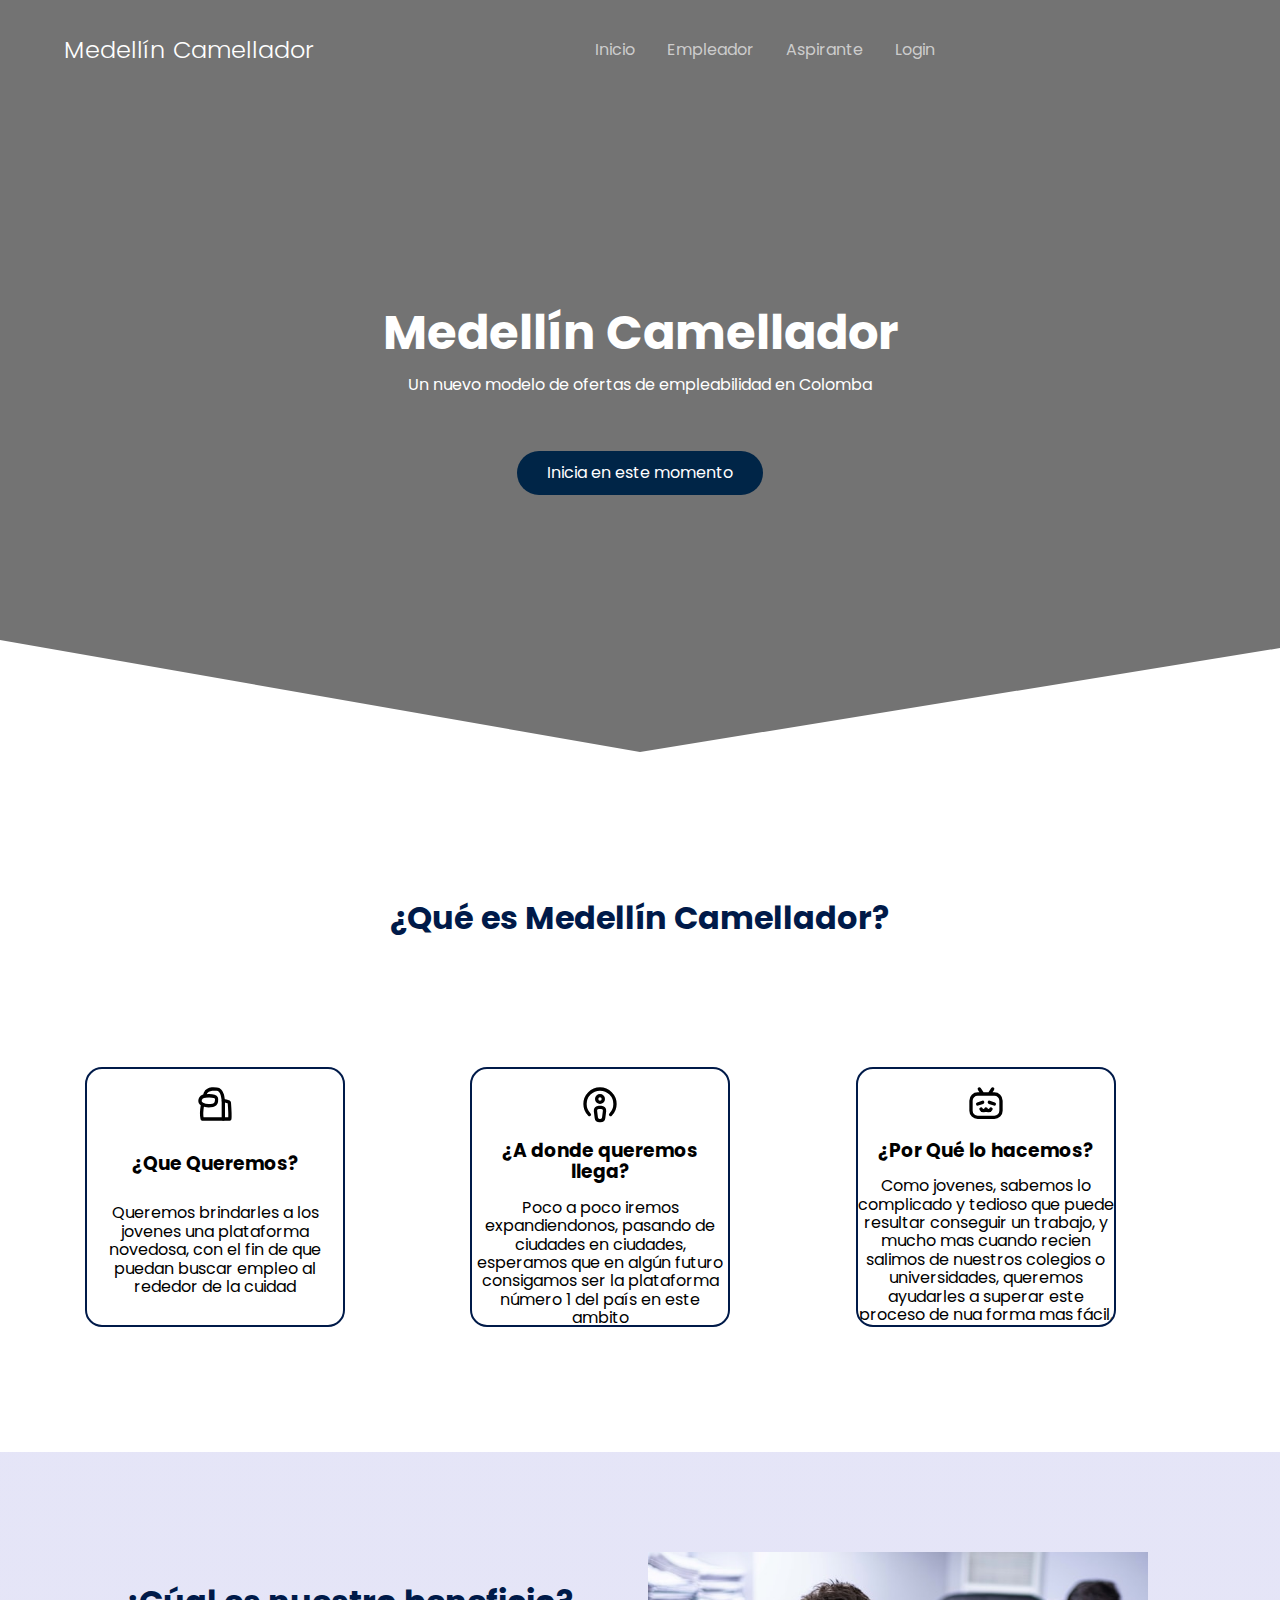
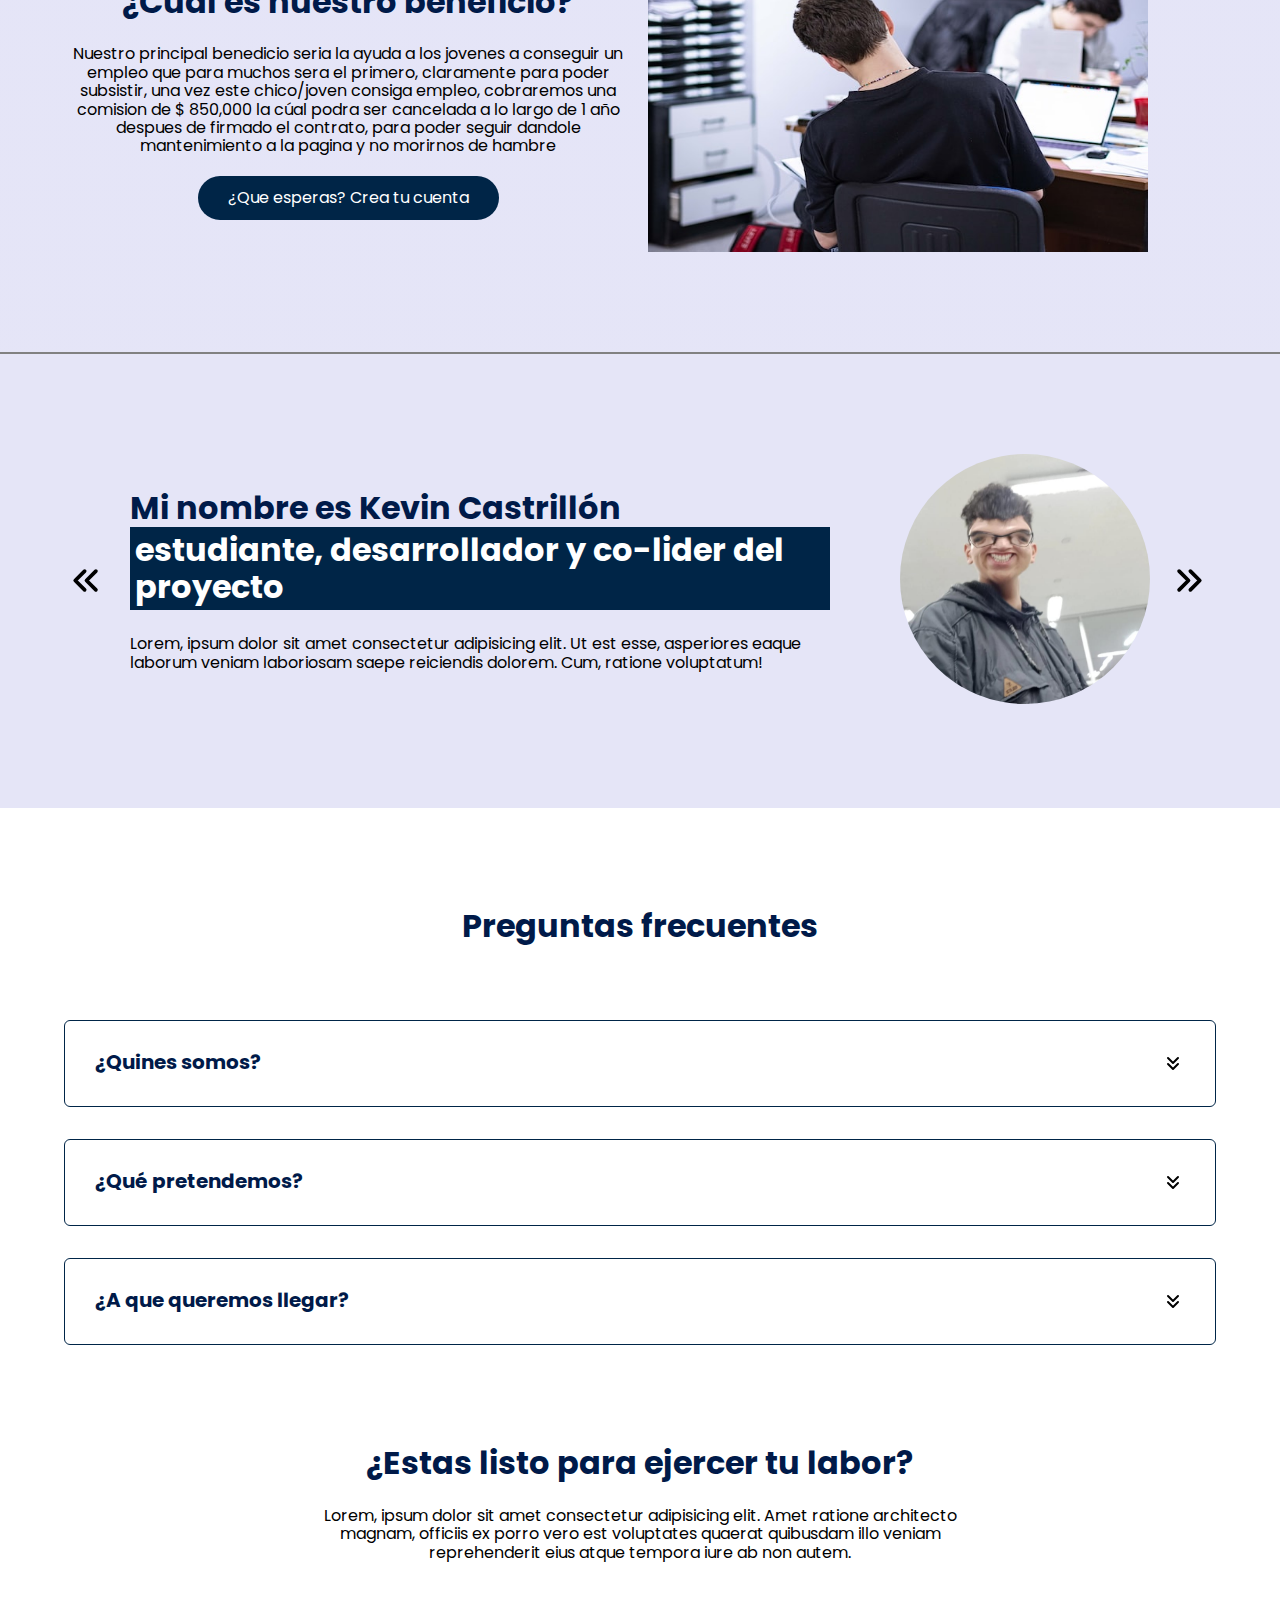
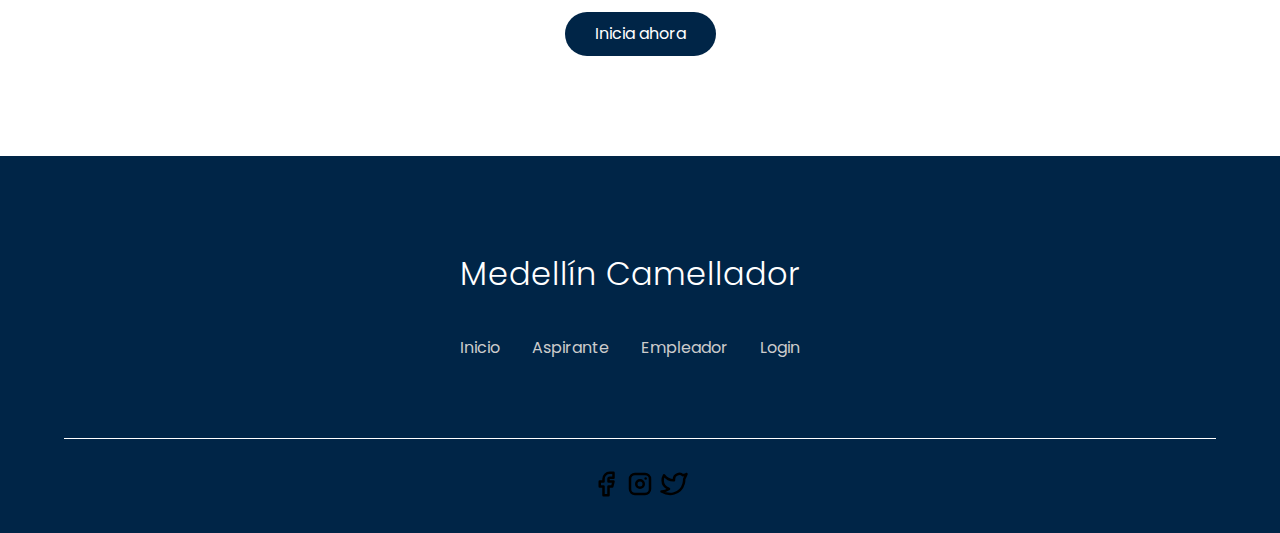
==== index.html @ befb8dd9 "first commit" ====
<!DOCTYPE html>
<html lang="en">

<head>
    <meta charset="UTF-8">
    <meta http-equiv="X-UA-Compatible" content="IE=edge">
    <meta name="viewport" content="width=device-width, initial-scale=1.0">
    <!-- Link para el icono -->
    <link rel="shortcut icon" href="assets/resources/icon/chart-area-line-filled.png" type="image/x-icon">
    <!-- Normalize -->
    <link rel="stylesheet" href="assets/css/normalize.css">
    <!-- Link Css general -->
    <link rel="stylesheet" href="assets/css/home.css">
    <!-- NavBar -->
    <link rel="stylesheet" href="assets/css/nav.css">
    <!-- Link NavBar Css -->
    <link rel="stylesheet" href="assets/css/navbar.css">
    <!-- Link Css especifico -->
    <link rel="stylesheet" href="assets/css/index.css">
    <title>Medellín Camellador</title>
</head>

<body>
    <header class="hero">
        <nav class="nav container">
            <div class="nav__logo">
                <h2 class="nav__title">Medellín Camellador</h2>
            </div>

            <ul class="nav__link nav__link--menu">
                <li class="nav__items">
                    <a href="#" class="nav__links">Inicio</a>
                </li>
                <li class="nav__items">
                    <a href="pages/employee/employee.html" class="nav__links">Empleador</a>
                </li>
                <li class="nav__items">
                    <a href="pages/aspirant/aspirant.html" class="nav__links">Aspirante</a>
                </li>
                <li class="nav__items">
                    <a href="pages/log/log.html" class="nav__links">Login</a>
                </li>

                <img src="assets/resources/icon/close.svg" alt="Close" class="nav__close">
            </ul>

            <div class="nav__menu">
                <img src="assets/resources/icon/menu.svg" alt="Menu" class="nav__img">
            </div>
        </nav>

        <section class="hero__container container">
            <h1 class="hero__title">Medellín Camellador</h1>
            <p class="hero__paragraph">Un nuevo modelo de ofertas de empleabilidad en Colomba</p>
            <a href="#" class="cta">Inicia en este momento</a>
        </section>
    </header>

    <main>
        <section class="container about">
            <h2 class="subtitle">¿Qué es Medellín Camellador?</h2>

            <div class="about__main">
                <article class="about__icons">
                    <img src="assets/resources/icon/brand-among-us.svg" alt="Sus" class="about__icon">
                    <h3 class="about__title">¿Que Queremos?</h3>
                    <p class="about_paragraph">Queremos brindarles a los jovenes una plataforma novedosa, con el fin de
                        que puedan buscar empleo al rededor de la cuidad</p>
                </article>

                <article class="about__icons">
                    <img src="assets/resources/icon/brand-apple-podcast.svg" alt="Sus" class="about__icon">
                    <h3 class="about__title">¿A donde queremos llega?</h3>
                    <p class="about_paragraph">Poco a poco iremos expandiendonos, pasando de ciudades en ciudades,
                        esperamos que en algún futuro consigamos ser la plataforma número 1 del país en este ambito</p>
                </article>

                <article class="about__icons">
                    <img src="assets/resources/icon/brand-bilibili.svg" alt="Sus" class="about__icon">
                    <h3 class="about__title">¿Por Qué lo hacemos?</h3>
                    <p class="about_paragraph">Como jovenes, sabemos lo complicado y tedioso que puede resultar
                        conseguir un trabajo, y mucho mas cuando recien salimos de nuestros colegios o universidades,
                        queremos ayudarles a superar este proceso de nua forma mas fácil, y asi poder empezar su vida
                        laboral</p>
                </article>
            </div>
        </section>

        <section class="knowledge">
            <div class="knowledge__container container">
                <div class="knowledge__text">
                    <h2 class="subtitle">¿Cúal es nuestro beneficio?</h2>
                    <p class="knowledge__paragraph">Nuestro principal benedicio seria la ayuda a los jovenes a conseguir
                        un empleo que para muchos sera el primero, claramente para poder subsistir, una vez este
                        chico/joven consiga empleo, cobraremos una comision de $ 850,000 la cúal podra ser cancelada a
                        lo largo de 1 año despues de firmado el contrato, para poder seguir dandole mantenimiento a la
                        pagina y no morirnos de hambre</p>
                    <a href="#" class="cta">¿Que esperas? Crea tu cuenta</a>
                </div>

                <figure class="knowledge__picture">
                    <img src="assets/resources/img/picture1.jpg" alt="Fotico" class="knowledge__img">
                </figure>
            </div>
        </section>

        <section class="testimony">
            <div class="testimony__container container">
                <img src="assets/resources/icon/chevrons-left.svg" class="testimony__arrow" id="before">

                <section class="testimony__body" data-id="1">
                    <div class="testimony__texts">
                        <h2 class="subtitle">Mi nombre Frank Muriel, <span class="testimony__course">estudiante,
                                desarrollador y lider del proyecto</span></h2>
                        <p class="testimony__review">Lorem, ipsum dolor sit amet consectetur adipisicing elit. Ut est
                            esse, asperiores eaque laborum veniam laboriosam saepe reiciendis dolorem. Cum, ratione
                            voluptatum!</p>
                    </div>

                    <figure class="testimony__picture">
                        <img src="assets/resources/img/frank.jpeg" class="testimony__img">
                    </figure>
                </section>

                <section class="testimony__body testimony__body--show" data-id="2">
                    <div class="testimony__texts">
                        <h2 class="subtitle">Mi nombre es Kevin Castrillón<span
                                class="testimony__course">estudiante, desarrollador y co-lider del proyecto
                                </span></h2>
                        <p class="testimony__review">Lorem, ipsum dolor sit amet consectetur adipisicing elit. Ut est
                            esse, asperiores eaque laborum veniam laboriosam saepe reiciendis dolorem. Cum, ratione
                            voluptatum!</p>
                    </div>

                    <figure class="testimony__picture">
                        <img src="assets/resources/img/kevin.jpeg" class="testimony__img">
                    </figure>
                </section>



                <img src="assets/resources/icon/chevrons-right.svg" class="testimony__arrow" id="next">
            </div>
        </section>

        <section class="questions container">
            <h2 class="subtitle">Preguntas frecuentes</h2>

            <section class="questions__container">
                <article class="questions__padding">
                    <div class="questions__answer">
                        <h3 class="questions__title">¿Quines somos?
                            <span class="questions__arrow">
                                <img src="assets/resources/icon/chevrons-down.svg" class="questions__img">
                            </span>
                        </h3>

                        <p class="questions__show">Lorem ipsum, dolor sit amet consectetur adipisicing elit. Quos
                            facere, quidem eum id excepturi assumenda explicabo nam accusamus veritatis voluptates
                            eveniet adipisci, dicta nihil nemo modi possimus officiis quam atque? Lorem ipsum, dolor sit
                            amet consectetur adipisicing elit. Quos facere, quidem eum id excepturi assumenda explicabo
                            nam accusamus veritatis voluptates eveniet adipisci, dicta nihil nemo modi possimus officiis
                            quam atque?</p>
                    </div>
                </article>

                <article class="questions__padding">
                    <div class="questions__answer">
                        <h3 class="questions__title">¿Qué pretendemos?
                            <span class="questions__arrow">
                                <img src="assets/resources/icon/chevrons-down.svg" class="questions__img">
                            </span>
                        </h3>

                        <p class="questions__show">Lorem ipsum, dolor sit amet consectetur adipisicing elit. Quos
                            facere, quidem eum id excepturi assumenda explicabo nam accusamus veritatis voluptates
                            eveniet adipisci, dicta nihil nemo modi possimus officiis quam atque? Lorem ipsum, dolor sit
                            amet consectetur adipisicing elit. Quos facere, quidem eum id excepturi assumenda explicabo
                            nam accusamus veritatis voluptates eveniet adipisci, dicta nihil nemo modi possimus officiis
                            quam atque?</p>
                    </div>
                </article>

                <article class="questions__padding">
                    <div class="questions__answer">
                        <h3 class="questions__title">¿A que queremos llegar?
                            <span class="questions__arrow">
                                <img src="assets/resources/icon/chevrons-down.svg" class="questions__img">
                            </span>
                        </h3>

                        <p class="questions__show">Lorem ipsum, dolor sit amet consectetur adipisicing elit. Quos
                            facere, quidem eum id excepturi assumenda explicabo nam accusamus veritatis voluptates
                            eveniet adipisci, dicta nihil nemo modi possimus officiis quam atque? Lorem ipsum, dolor sit
                            amet consectetur adipisicing elit. Quos facere, quidem eum id excepturi assumenda explicabo
                            nam accusamus veritatis voluptates eveniet adipisci, dicta nihil nemo modi possimus officiis
                            quam atque?</p>
                    </div>
                </article>
            </section>

            <section class="questions__offer">
                <h2 class="subtitle">¿Estas listo para ejercer tu labor?</h2>
                <p class="questions__copy">Lorem, ipsum dolor sit amet consectetur adipisicing elit. Amet ratione
                    architecto magnam, officiis ex porro vero est voluptates quaerat quibusdam illo veniam reprehenderit
                    eius atque tempora iure ab non autem.</p>
                <a href="#" class="cta">Inicia ahora</a>
            </section>
        </section>
    </main>

    <footer class="footer">
        <section class="footer__container container">
            <nav class="nav nav--footer">
                <h2 class="footer__title">Medellín Camellador</h2>

                <ul class="nav__link nav__link--footer">
                    <li class="nav__items">
                        <a href="#" class="nav__links">Inicio</a>
                    </li>
                    <li class="nav__items">
                        <a href="#" class="nav__links">Aspirante</a>
                    </li>
                    <li class="nav__items">
                        <a href="#" class="nav__links">Empleador</a>
                    </li>
                    <li class="nav__items">
                        <a href="#" class="nav__links">Login</a>
                    </li>
                </ul>
            </nav>

        </section>

        <section class="footer__copy container">
            <div class="footer__social">
                <a href="#" class="footer__icons"><img src="assets/resources/icon/brand-facebook.svg"
                        class="footer__img"></a>
                <a href="#" class="footer__icons"><img src="assets/resources/icon/brand-instagram.svg"
                        class="footer__img"></a>
                <a href="#" class="footer__icons"><img src="assets/resources/icon/brand-twitter.svg"
                        class="footer__img"></a>
            </div>

        </section>
    </footer>

    <script src="assets/js/slider.js"></script>
    <script src="assets/js/questions.js"></script>
    <script src="assets/js/menu.js"></script>
</body>

</html>
---- assets/css/home.css ----
@import url('https://fonts.googleapis.com/css2?family=Poppins:wght@200;300;400;600;700&family=Sono:wght@300&display=swap');

body{
    font-family: 'Poppins', sans-serif;
}
:root {
    --padding-container: 100px 0;
    --color-title: #001A49;
    --color1: #002547;
    --color2: #3e5eb3;
    --color3: #557ade;
}
---- assets/css/nav.css ----
.container {
    width: 90%;
    max-width: 1200px;
    margin: 0 auto;
    overflow: hidden;
    padding: var(--padding-container);
}

.hero {
    width: 100%;
    height: 100vh;
    min-height: 600px;
    max-height: 800px;
    position: relative;
    display: grid;
    grid-template-rows: 100px 1fr;
    color: #fff;
}

.hero::before {
    content: "";
    position: absolute;
    top: 0;
    left: 0;
    width: 100%;
    height: 100%;
    background-image: linear-gradient(180deg, #0000008c 0%, #0000008c 100%), url('../resources/fond/fond.jpg');
    background-size: cover;
    clip-path: polygon(0 0, 100% 0, 100% 81%, 50% 94%, 0 80%);
    z-index: -1;
}

.hero__container {
    max-width: 800px;
    --padding-container: 0;
    display: grid;
    grid-auto-rows: max-content;
    align-content: center;
    gap: 1em;
    padding-bottom: 100px;
    text-align: center;;
}

.hero__title {
    font-size: 3rem;
}

.hero__paragraph {
    margin-bottom: 20px;
}

.cta {  
    display: inline-block;
    background-color: var(--color1);
    justify-self: center;
    color: #fff;
    text-decoration: none;
    padding: 13px 30px;
    border-radius: 32px;
    margin-top: 20px;
    transition: all 0.5s ease;
}

.cta:hover{
    background-color: #53abfd;
    scale: 1.05;
    color: #001A49;
}

.nav {
    --padding-container: 0;
    height: 100%;
    display: flex;
    align-items: center;
}

.nav__title {
    font-weight: 300;
    cursor: pointer;
    transition: all 0.5s;
}

.nav__title:hover {
    color: #2091F9;
}

.nav__link {
    margin-left: auto;
    padding: 0;
    display: grid;
    grid-auto-flow: column;
    grid-auto-columns: max-content;
    gap: 2em;
}

.nav__items {
    list-style: none;
}

.nav__links {
    color: #cccccc;
    text-decoration: none;
    transition: all 0.5s ease;
}

.nav__links:hover {
    color: #2091F9;
}

.nav__menu {
    margin-left: auto;
    cursor: pointer;
}

.nav__img {
    display: none;
    width: 30px;
    background-color: #fff;
    border-radius: 15px;
    transition: all 0.5s;
}

.nav__img:hover{
    scale: 1.05;
}

.nav__close {
    display: var(--show, none);
    background-color: #fff;
    border: 2px solid #fff;
    border-radius: 20px;
}

/* Media Querys */

@media (max-width:800px){
    .nav__menu{
        display: block;
    }

    .nav__img{
        display: block;
    }

    .nav__link--menu{
        position: fixed;
        background-color: #000000eb;
        top: 0;
        left: 0;
        height: 100%;
        width: 100%;
        display: flex;
        flex-direction: column;
        justify-content: space-evenly;
        align-items: center;
        z-index: 100;
        opacity: 0;
        pointer-events: none;
        transition: .7s opacity;
    }

    .nav__link--show{
        --show: block;
        opacity:1 ;
        pointer-events: unset;
    }

    .nav__close{
        position: absolute;
        top: 30px;
        right: 30px;
        width: 30px;
        cursor: pointer;
    }
}
---- assets/css/index.css ----
@import url(home.css);

.hero__container {
    max-width: 800px;
    --padding-container: 0;
    display: grid;
    grid-auto-rows: max-content;
    align-content: center;
    gap: 1em;
    padding-bottom: 100px;
    text-align: center;;
}

/* About */

.about {
    text-align: center;
    width: 100%;
}

.subtitle {
    color: var(--color-title);
    font-size: 2rem;
    margin-bottom: 25px;
}

.about__paragraph {
    line-height: 1.7;
}

.about__main {
    padding-top: 80px;
    display: grid;
    width: 95%;
    margin: 0 auto;
    gap: 1em;
    overflow: hidden;
    grid-template-columns: repeat(auto-fit, minmax(260px, auto));
}

.about__icons {
    display: grid;
    gap: 1em;
    justify-items: center;
    height: 260px;
    width: 260px;
    overflow: hidden;
    padding: 15px 0;
    margin: 25px 15px;
    border-radius: 17px;
    border: 2px solid #001A49;
    transition: all .7s;
}

.about__icons:hover{
    scale: 1.1;
    border: 4px solid #001A49;
    box-shadow: 12px 12px 2px 1px rgba(0, 0, 255, .2);
}

.about__icon {
    width: 40px;
}

/* Knowledge */

.knowledge {
    background-color: #e5e5f7;
    background-image: radial-gradient(#444df746 0.6000000000000001px, #e5e5f777 0.6000000000000001px);
    background-size: 12px 12px;
    overflow: hidden;
}

.knowledge__container{
    display: grid;
    grid-template-columns: 1fr 1fr;
    gap: 1em;
    align-items: center;
}

.knowledge__text{
    text-align: center;
}

.knowledge__picture{
    max-width: 500px;
}

.knowledge_paragraph{
    line-height: 1.7;
    margin-bottom: 15px;
}

.knowledge__img{
    height: 300px;
    width: 100%;
    display: block;
}

/* Testimony */

.testimony{
    background-color: #e5e5f7;
    border-top: 2px solid #818181;
}

.testimony__container{
    display: grid;
    grid-template-columns: 50px 1fr 50px;
    gap: 1em;
    align-items: center;
}

.testimony__body{
    display: grid;
    grid-template-columns: 1fr max-content;
    justify-content: space-between;
    align-items: center;
    gap: 2em;
    grid-column: 2/3;
    grid-row: 1/2;
    opacity: 0;
    pointer-events: none;
}


.testimony__body--show{
    pointer-events: unset;
    opacity: 1;
    transition: opacity 1.5s ease-in-out;
}

.testimony__img{
    width: 250px;
    height: 250px;
    border-radius: 50%;
    object-fit: cover;
    object-position: 50% 30%;
}

.testimony__texts{
    max-width: 700px;
}

.testimony__course{
    background-color: var(--color1);
    color: #fff;
    display: inline-block;
    padding: 5px;
}

.testimony__arrow{
    width: 90%;
    cursor: pointer;
}

/* Questions */

.questions{
    text-align: center;
}

.questions__container{
    display: grid;
    gap: 2em;
    padding-top: 50px;
    padding-bottom: 100px;
}

.questions__padding{
    padding: 0;
    transition: padding .3s;
    border: 1.5px solid var(--color1);

    border-radius: 6px;
}

.questions__padding--add{
    padding-bottom: 30px;
}

.questions__answer{
    padding: 0 30px 0;
    overflow: hidden;
}

.questions__title{
    text-align: left;
    display: flex;
    font-size: 20px;
    padding: 30px 0 30px;
    cursor: pointer;
    color: var(--color-title);
    justify-content: space-between;
}

.questions__arrow{
    border-radius: 50%;
    color: #fff;
    width: 25px;
    height: 25px;
    display: flex;
    justify-content: center;
    align-items: center;
    align-self: flex-end;
    margin-left: 10px;
    transition:  all .3s;
}

.questions__arrow:hover{
    scale: 1.15;
}

.questions__arrow--rotate{
    transform: rotate(180deg);
}

.questions__show{
    text-align: left;
    height: 0;
    transition: height .3s;
}

.questions__img{
    display: block;
}

.questions__copy{
    width: 60%;
    margin: 0 auto;
    margin-bottom: 30px;
}

/* Footer */

.footer{
    background-color: var(--color1);
}

.footer__title{
    font-weight: 300;
    font-size: 2rem;
    margin-bottom: 30px;
}

.footer__title, .footer__newsletter{
    color: #fff;
}


.footer__container{
    display: flex;
    justify-content: center;
    align-items: center;
    border-bottom: 1px solid #fff;
    padding-bottom: 60px;
}

.nav--footer{
    padding-bottom: 20px;
    display: grid;
    gap: 1em;
    grid-auto-flow: row;
    height: 100%;
}

.nav__link--footer{
    display: flex;
    margin: 0;
    margin-right: 20px;
    flex-wrap: wrap;
}

.footer__inputs{
    margin-top: 10px;
    display: flex;
    overflow: hidden;
}

.footer__input{
    background-color: #fff;
    height: 50px;
    display: block;
    padding-left: 10px;
    border-radius: 6px;
    font-size: 1rem;
    outline: none;
    border: none;
    margin-right: 16px;
}

.footer__submit{
    margin-left: auto;
    display: inline-block;
    height: 50px;
    padding: 0 20px ;
    background-color: var(--color1);
    border: none;
    font-size: 1rem;
    color: #fff;
    border-radius: 6px;
    cursor: pointer;
}

.footer__copy{
    --padding-container: 30px 0;
    text-align: center;
    color: #fff;
}

.footer__icons{
    margin-bottom: 10px;
}

.footer__img{
    width: 30px;
}

/* Media queries */

@media (max-width:800px){

    .hero__title{
        font-size: 2.5rem;
    }


    .about__main{
        gap: 2em;
    }

    .about__icons:last-of-type{
        grid-column: 1/-1;
    }


    .knowledge__container{
        grid-template-columns: 1fr;
        grid-template-rows: max-content 1fr;
        gap: 3em;
        text-align: center;
    }

    .knowledge__picture{
        grid-row: 1/2;
        justify-self: center;
    }

    .testimony__container{
        grid-template-columns: 30px 1fr 30px;
    }

    .testimony__body{
        grid-template-columns: 1fr;
        grid-template-rows: max-content max-content;
        gap: 3em;
        justify-items:center ;
    }


    .testimony__img{
        width: 200px;
        height: 200px;
        
    }

    .questions__copy{
        width: 100%;
    }

    .footer__container{
        flex-wrap: wrap;
    }

    .nav--footer{
        width: 100%;
        justify-items: center;
    }

    .nav__link--footer{
        width: 100%;
        justify-content: space-evenly;
        margin: 0;
    }

    .footer__form{
        width: 100%;
        justify-content: space-evenly;
    }

    .footer__input{
        flex: 1;
    }

}

@media (max-width:600px){
    .hero__title{
        font-size: 2rem;
    }

    .hero__paragraph{
        font-size: 1rem;
    }

    .subtitle{
        font-size: 1.8rem;
    }

    .price__element{
        width: 90%;
    }

    .price__element--best{
        width: 90%;
        /* padding: 40px; */
    }

    .price__price{
        font-size: 2rem;
    }

    .testimony{
        --padding-container: 60px 0;
    }

    .testimony__container{
        grid-template-columns: 28px 1fr 28px;
        gap: .9em;
    }

    .testimony__arrow{
        width: 100%;
    }

    .testimony__course{
        margin-top: 15px;
    }

    .questions__title{
        font-size: 1rem;
    }

    .footer__title{
        justify-self: start;
        margin-bottom: 15px;
    }

    .nav--footer{
        padding-bottom: 60px;
    }

    .nav__link--footer{
        justify-content: space-between;
    }

    .footer__inputs{
        flex-wrap: wrap;
    }

    .footer__input{
        flex-basis: 100%;
        margin: 0;
        margin-bottom: 16px;
    }

    .footer__submit{
        margin-right: auto;
        margin-left: 0;
        

        /* 
        margin:0;
        width: 100%;
        */
    }
}
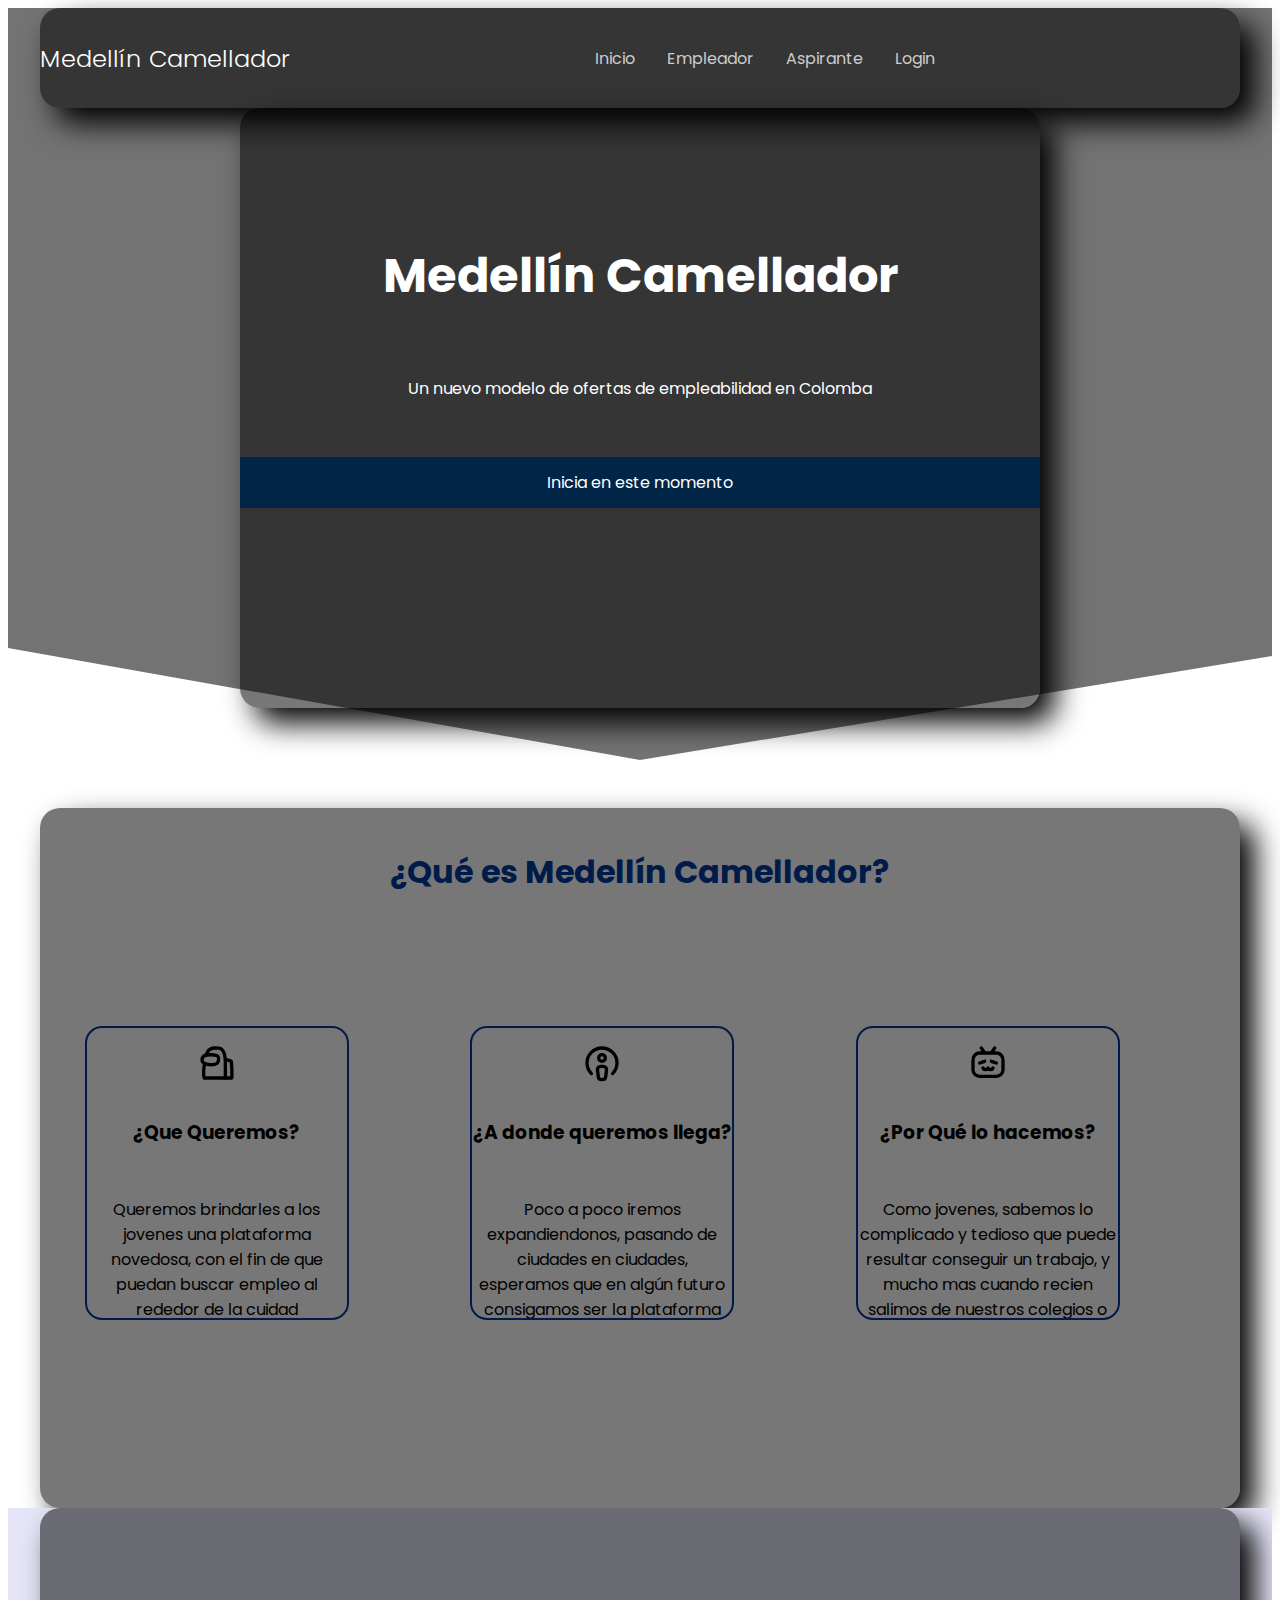
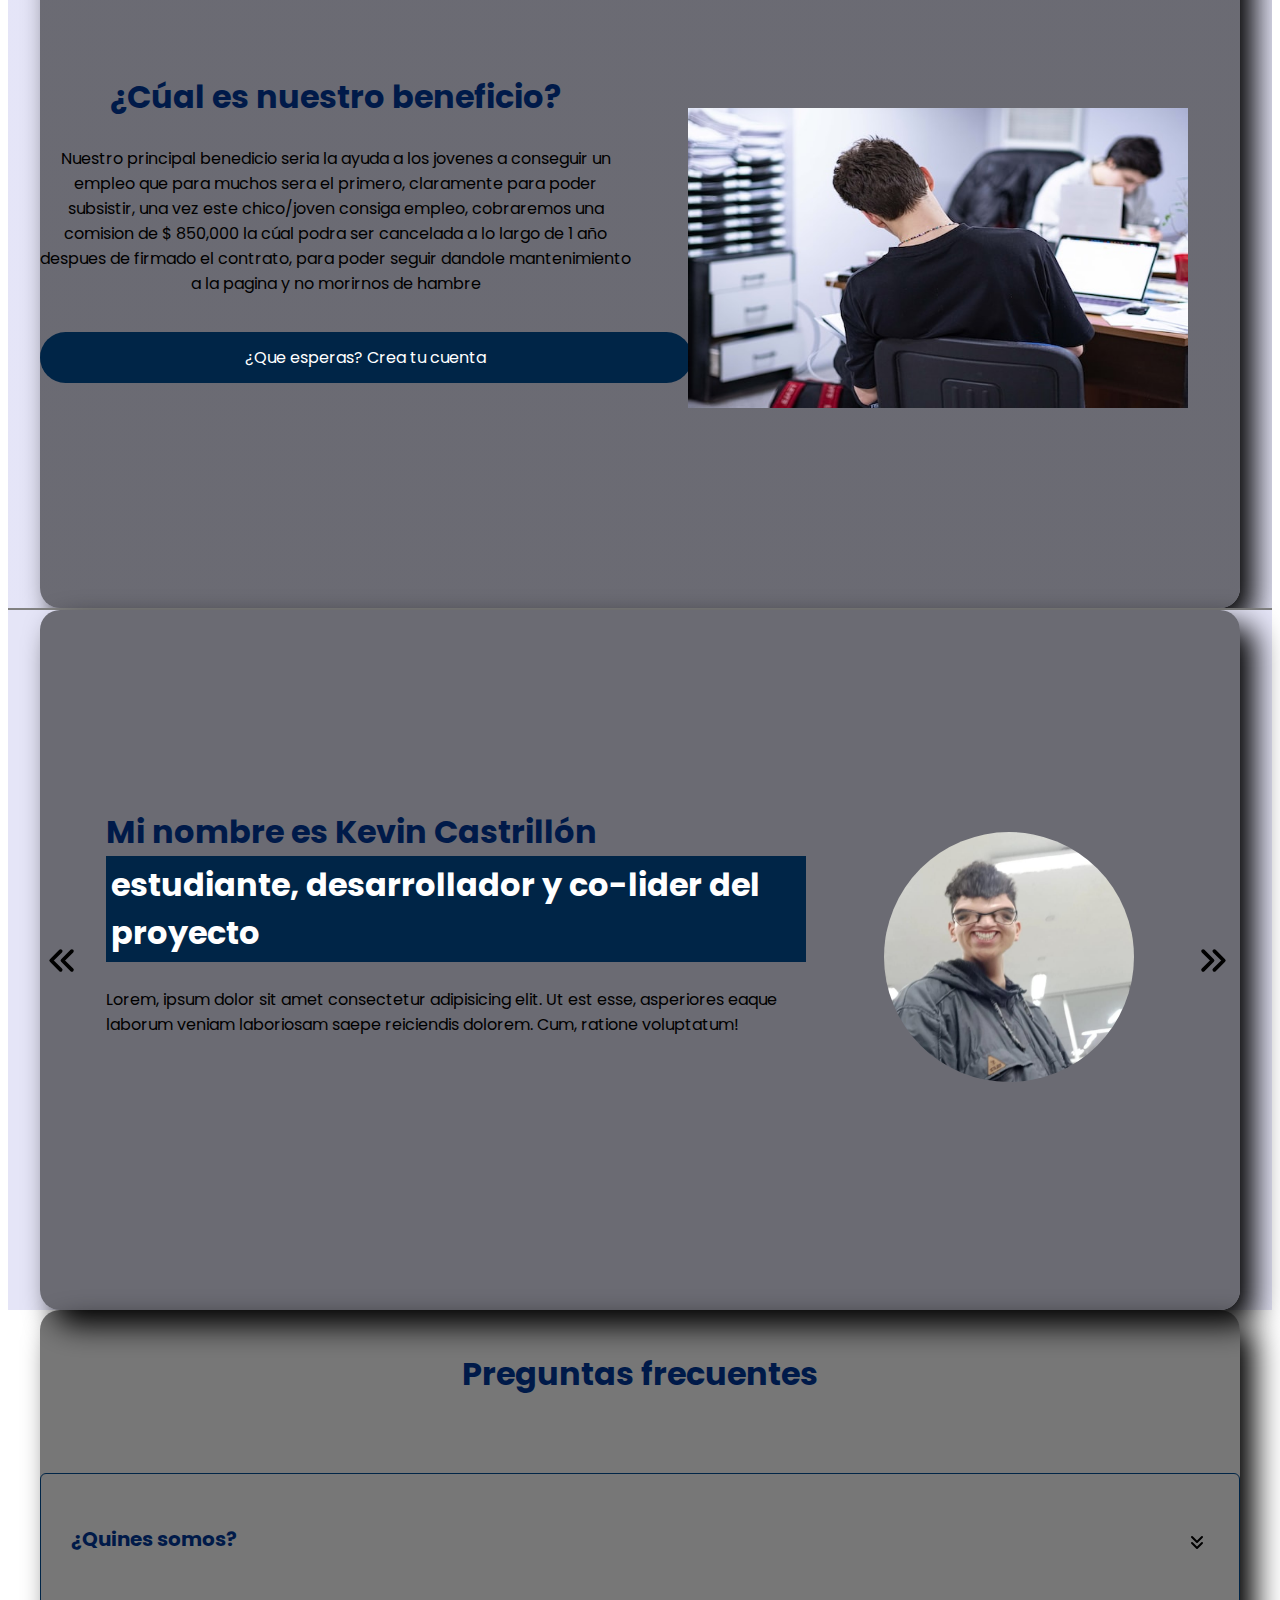
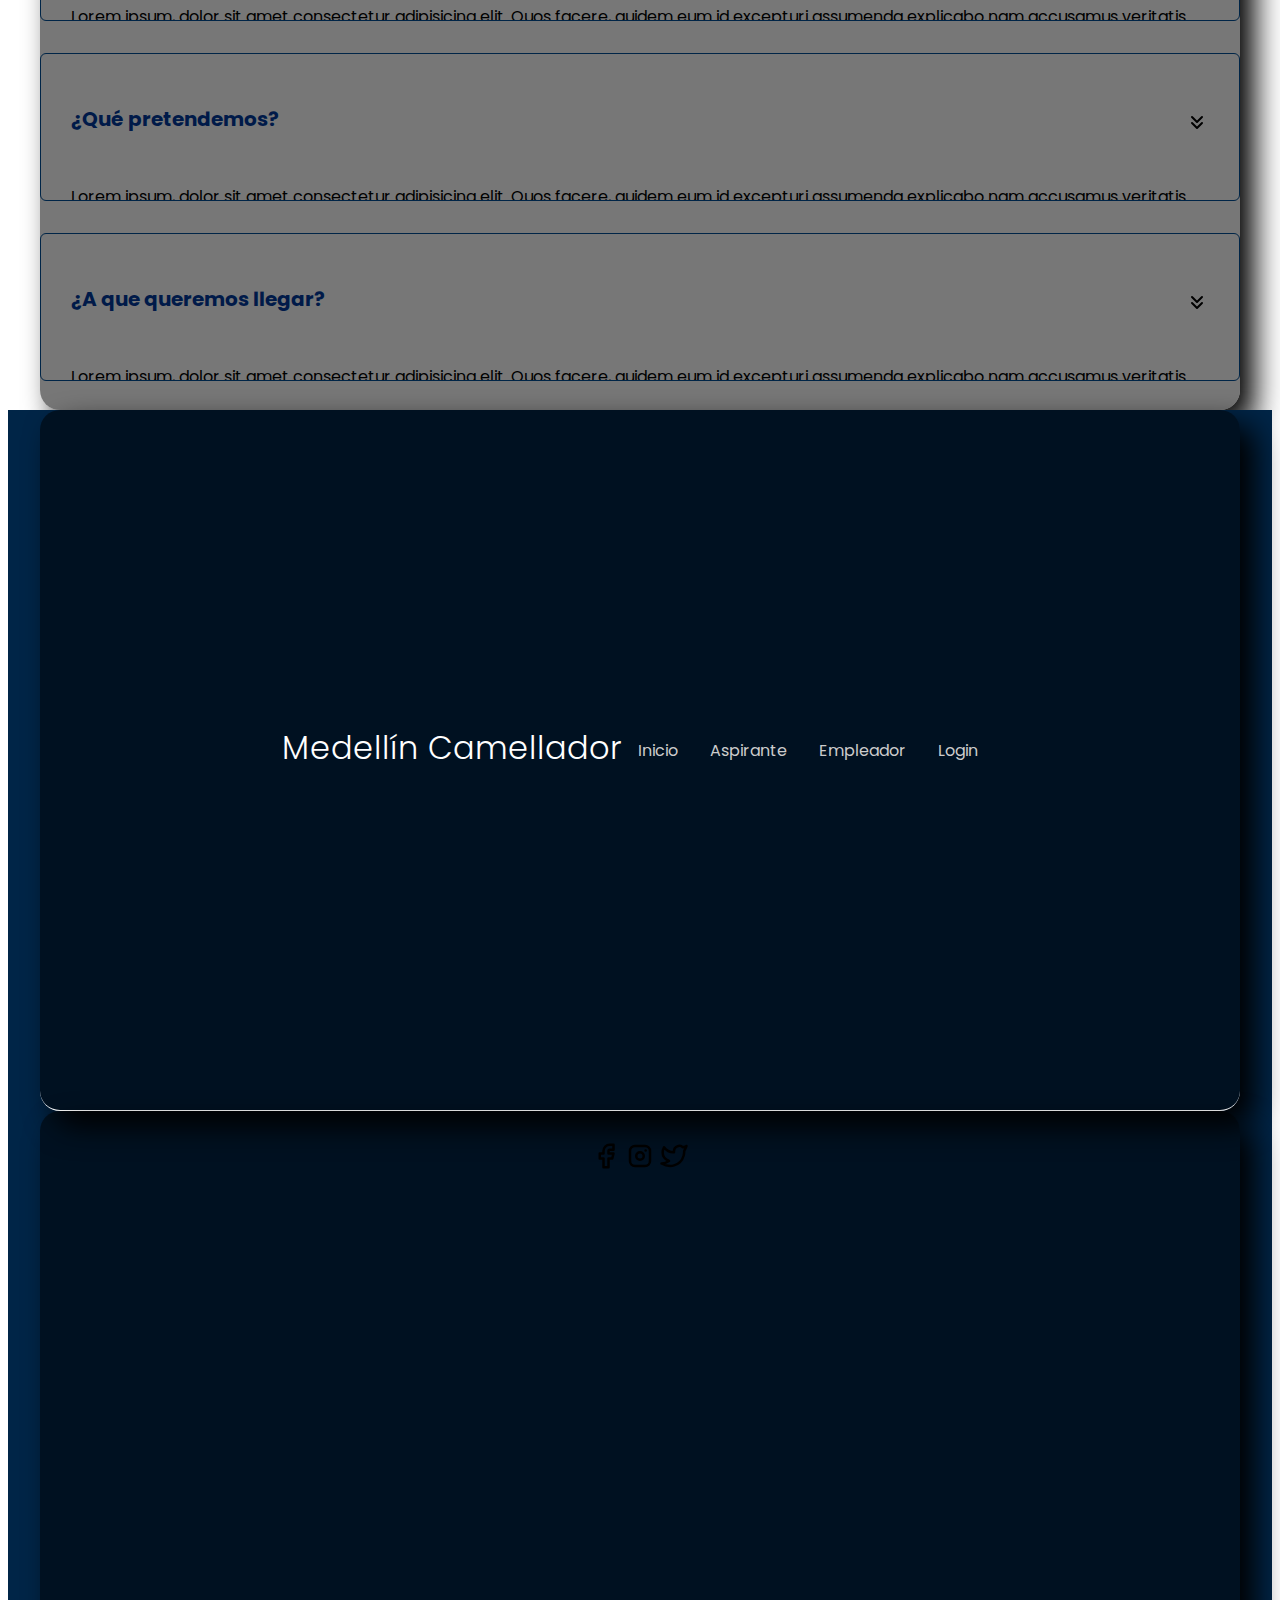
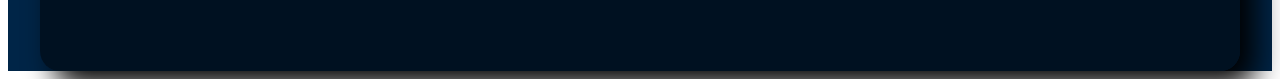
==== commit 742cb69a: "Areglos pequeños, faltan más" ====
--- a/index.html
+++ b/index.html
@@ -7,19 +7,10 @@
     <meta name="viewport" content="width=device-width, initial-scale=1.0">
     <!-- Link para el icono -->
     <link rel="shortcut icon" href="assets/resources/icon/chart-area-line-filled.png" type="image/x-icon">
-    <!-- Normalize -->
-    <link rel="stylesheet" href="assets/css/normalize.css">
-    <!-- Link Css general -->
-    <link rel="stylesheet" href="assets/css/home.css">
-    <!-- NavBar -->
-    <link rel="stylesheet" href="assets/css/nav.css">
-    <!-- Link NavBar Css -->
-    <link rel="stylesheet" href="assets/css/navbar.css">
-    <!-- Link Css especifico -->
-    <link rel="stylesheet" href="assets/css/index.css">
+    <!-- all styles -->
+    <link rel="stylesheet" href="assets/css/main.css">
     <title>Medellín Camellador</title>
 </head>
-
 <body>
     <header class="hero">
         <nav class="nav container">
@@ -243,6 +234,8 @@
             </div>
 
         </section>
+
+        
     </footer>
 
     <script src="assets/js/slider.js"></script>
--- a/assets/css/main.css
+++ b/assets/css/main.css
@@ -0,0 +1,8 @@
+@import url('https://fonts.googleapis.com/css2?family=Poppins:wght@200;300;400;600;700&family=Sono:wght@300&display=swap');
+@import url("https://necolas.github.io/normalize.css/8.0.1/normalize.css");
+
+@import "employee.css";
+@import "variables.css";
+@import "index.css";
+@import "log.css";
+@import "navbar.css";
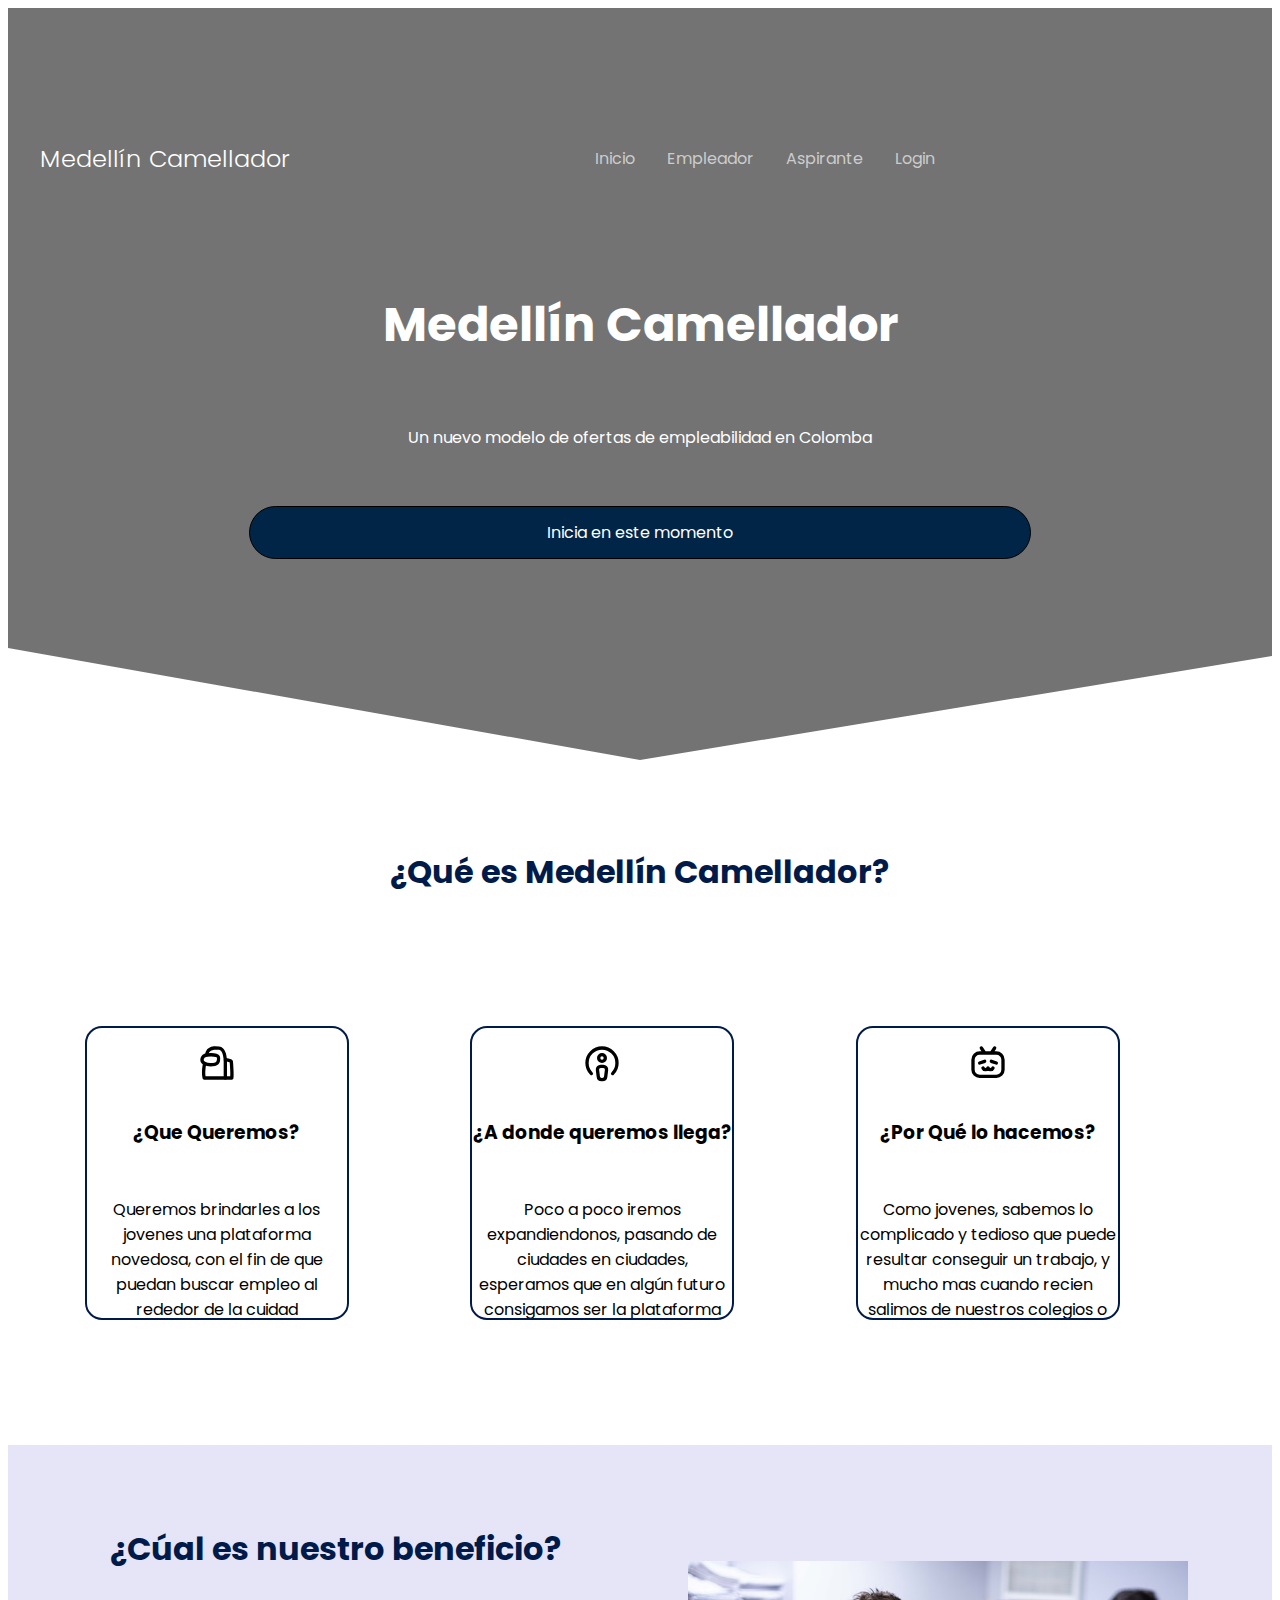
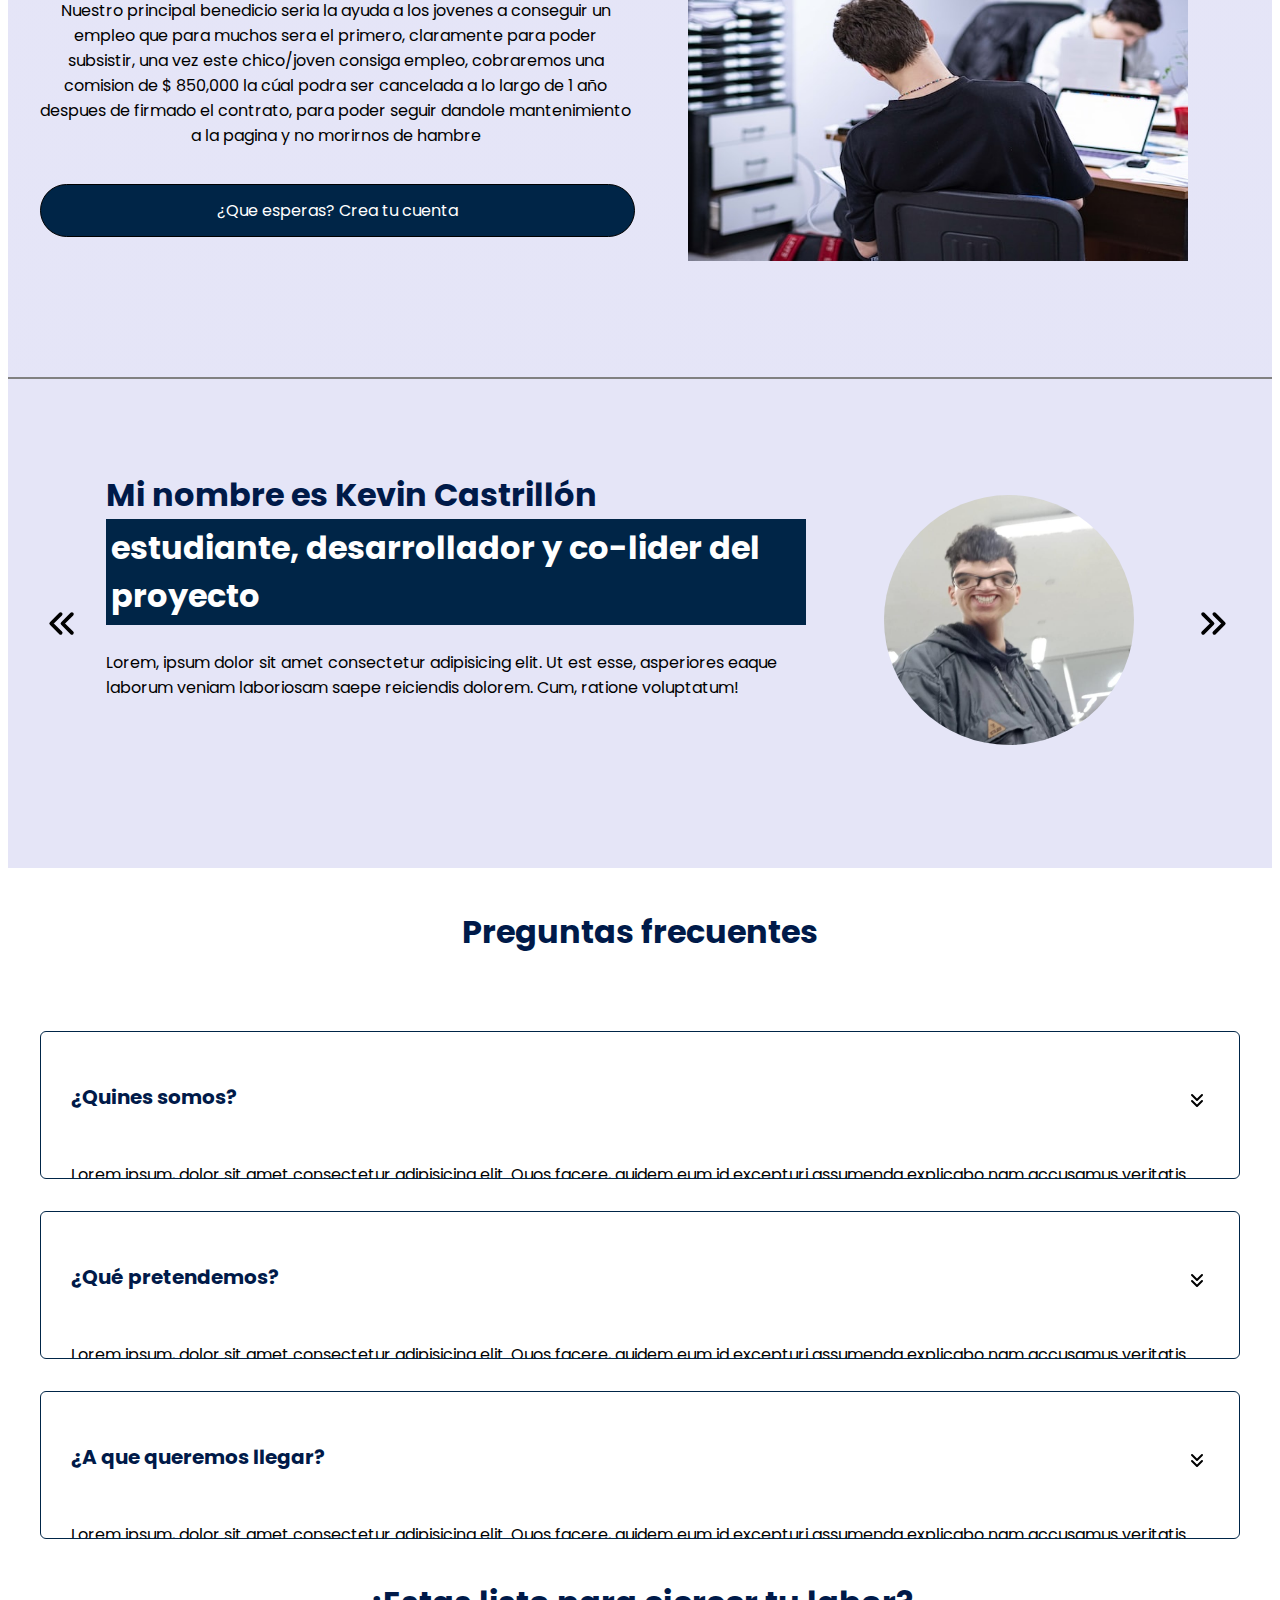
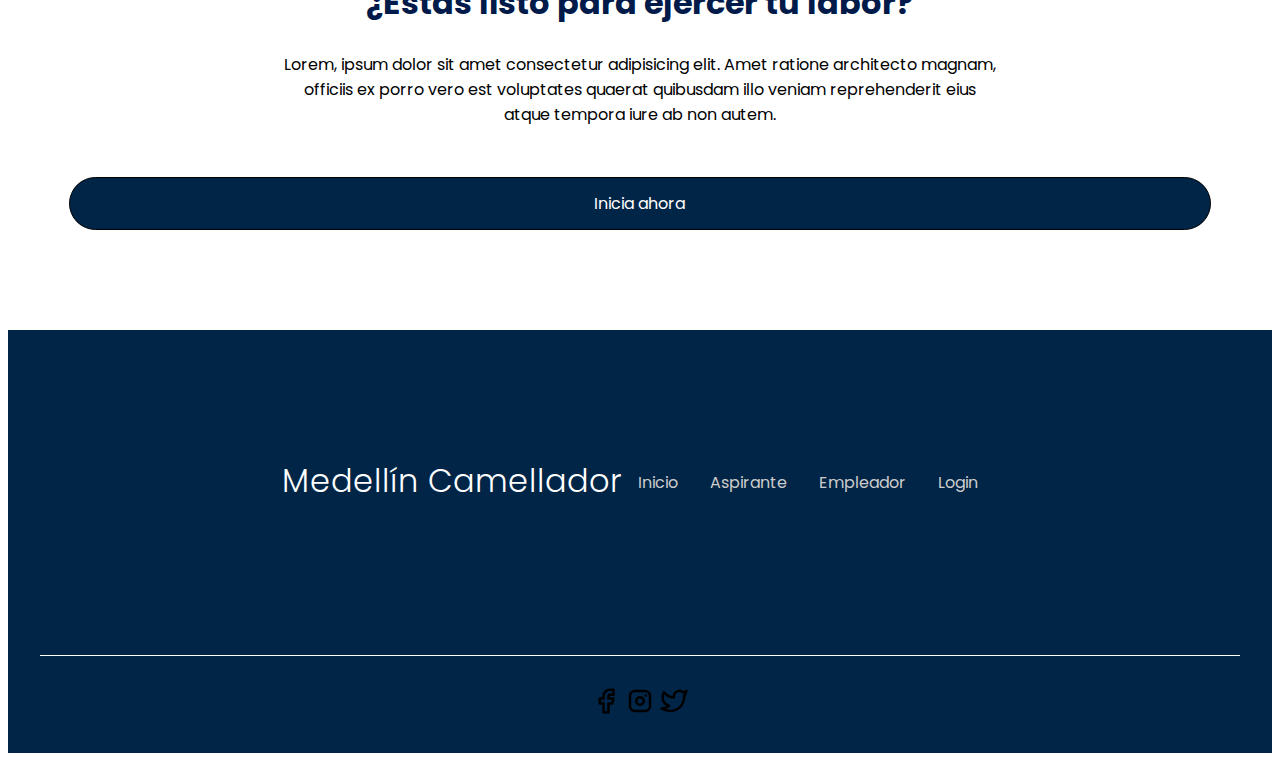
==== commit 4ffd9a08: "ultimo frank" ====
--- a/index.html
+++ b/index.html
@@ -40,11 +40,11 @@
             </div>
         </nav>
 
-        <section class="hero__container container">
+        <div class="hero__container container">
             <h1 class="hero__title">Medellín Camellador</h1>
             <p class="hero__paragraph">Un nuevo modelo de ofertas de empleabilidad en Colomba</p>
             <a href="#" class="cta">Inicia en este momento</a>
-        </section>
+        </div>
     </header>
 
     <main>
